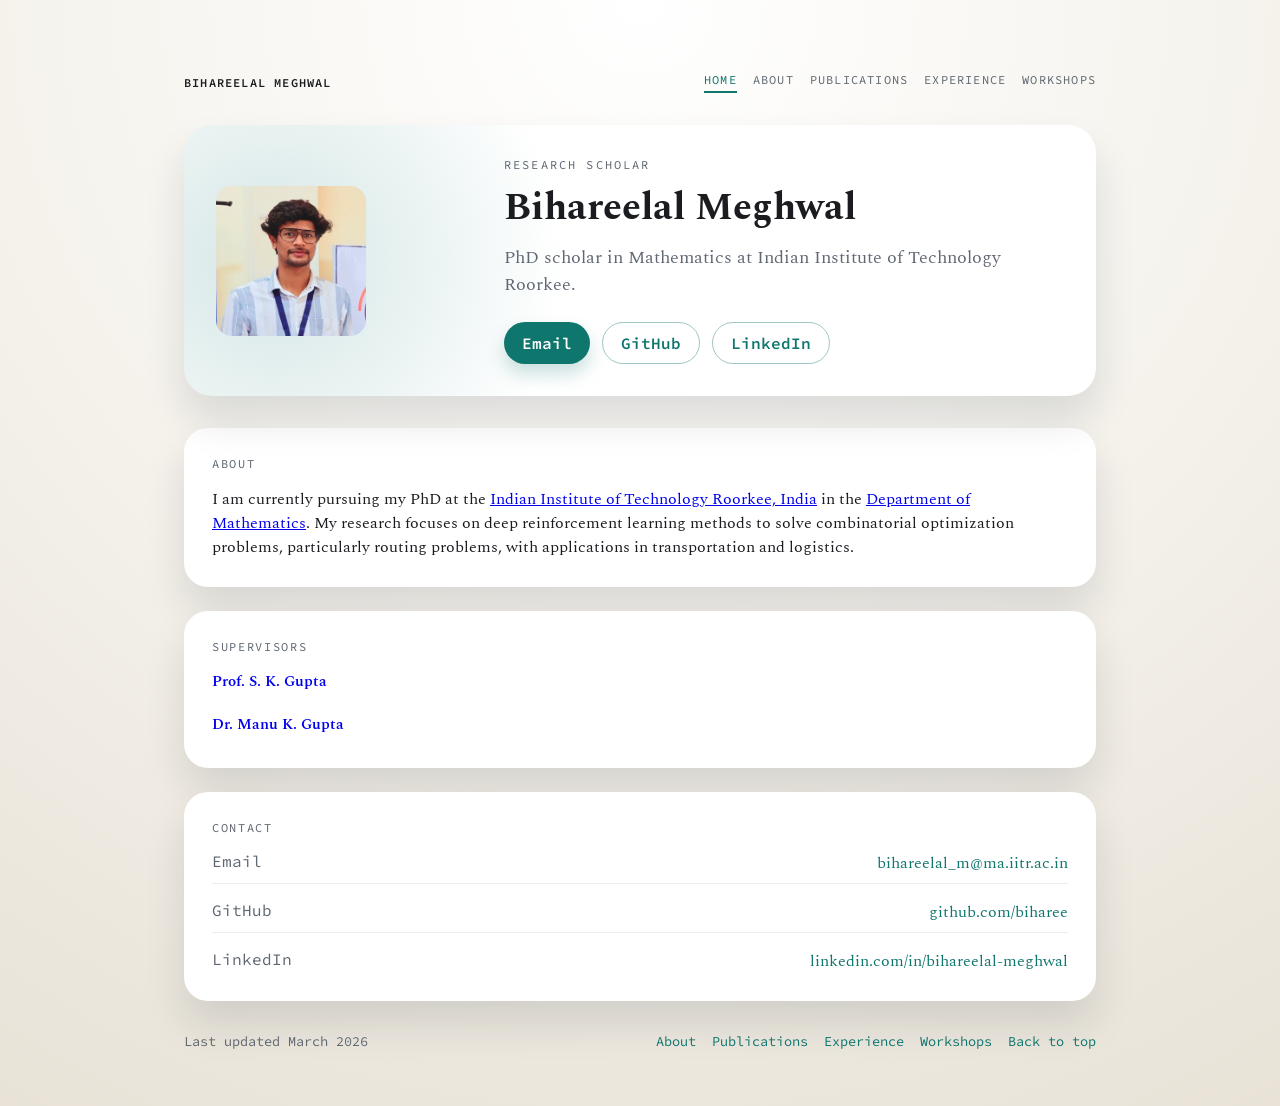
==== index.html @ 5ab7fe9d "Add" ====
<!doctype html>
<html lang="en">
  <head>
    <meta charset="utf-8" />
    <meta name="viewport" content="width=device-width, initial-scale=1" />
    <title>Bihareelal Meghwal</title>
    <meta name="description" content="PhD scholar focused on research and publication." />
    <link rel="preconnect" href="https://fonts.googleapis.com" />
    <link rel="preconnect" href="https://fonts.gstatic.com" crossorigin />
    <link href="https://fonts.googleapis.com/css2?family=Spectral:wght@300;400;600&family=Source+Code+Pro:wght@400;600&display=swap" rel="stylesheet" />
    <link rel="stylesheet" href="styles.css" />
  </head>
  <body>
    <div class="page">
      <nav class="site-nav" aria-label="Primary">
        <a class="brand" href="index.html">Bihareelal Meghwal</a>
        <div class="nav-links">
          <a class="nav-link active" href="index.html">Home</a>
          <a class="nav-link" href="about.html">About</a>
          <a class="nav-link" href="publications.html">Publications</a>
          <a class="nav-link" href="experience.html">Experience</a>
          <a class="nav-link" href="workshops.html">Workshops</a>
        </div>
      </nav>

      <header class="hero hero-split" id="top">
        <div class="hero-media">
          <img class="profile-photo" src="bl.jpg" alt="Bihareelal Meghwal" />
        </div>
        <div class="hero-content">
          <div class="eyebrow">Research Scholar</div>
          <h1>Bihareelal Meghwal</h1>
          <p class="lead">
            PhD scholar in Mathematics at Indian Institute of Technology Roorkee.
          </p>
          <div class="cta">
            <a class="btn" href="mailto:bihareelal_m@ma.iitr.ac.in">Email</a>
            <a class="btn ghost" href="https://github.com/biharee" target="_blank" rel="noopener">GitHub</a>
            <a class="btn ghost" href="https://www.linkedin.com/in/bihareelal-meghwal/" target="_blank" rel="noopener">LinkedIn</a>
          </div>
        </div>
      </header>

      <main>
        <section class="card" id="about">
          <div class="section-title">About</div>
          <p>
            I am currently pursuing my PhD at the
            <a href="https://iitr.ac.in" target="_blank" rel="noopener">Indian Institute of Technology Roorkee, India</a> in the
            <a href="https://ma.iitr.ac.in" target="_blank" rel="noopener">Department of Mathematics</a>. My research focuses on 
            deep reinforcement learning methods to solve combinatorial optimization problems, particularly routing problems, 
            with applications in transportation and logistics.
          </p>
        </section>

        <section class="card" id="supervisors">
          <div class="section-title">Supervisors</div>
          <ul class="list">
            <li>
              <span class="item-title">
                <a href="https://ma.iitr.ac.in/~MA/Shiv_Kumar_Gupta" target="_blank" rel="noopener">Prof. S. K. Gupta</a>
              </span>
            </li>
            <li>
              <span class="item-title">
                <a href="https://www.iitr.ac.in/~DM/Manu_Gupta" target="_blank" rel="noopener">Dr. Manu K. Gupta</a>
              </span>
            </li>
          </ul>
        </section>

        <section class="card" id="contact">
          <div class="section-title">Contact</div>
          <p class="contact-line">
            <span>Email</span>
            <a href="mailto:bihareelal_m@ma.iitr.ac.in">bihareelal_m@ma.iitr.ac.in</a>
          </p>
          <p class="contact-line">
            <span>GitHub</span>
            <a href="https://github.com/biharee" target="_blank" rel="noopener">github.com/biharee</a>
          </p>
          <p class="contact-line">
            <span>LinkedIn</span>
            <a href="https://www.linkedin.com/in/bihareelal-meghwal/" target="_blank" rel="noopener">linkedin.com/in/bihareelal-meghwal</a>
          </p>
        </section>
      </main>

      <footer class="footer">
        <span>Last updated March 2026</span>
        <div class="footer-links">
          <a href="about.html">About</a>
          <a href="publications.html">Publications</a>
          <a href="experience.html">Experience</a>
          <a href="workshops.html">Workshops</a>
          <a href="#top">Back to top</a>
        </div>
      </footer>
    </div>
  </body>
</html>
---- styles.css ----
:root {
  color-scheme: light;
  --ink: #1a1c1f;
  --muted: #5f6772;
  --accent: #0f766e;
  --accent-soft: rgba(15, 118, 110, 0.12);
  --paper: #f4f1ea;
  --card: #ffffff;
  --shadow: 0 24px 40px rgba(15, 23, 42, 0.12);
}

* {
  box-sizing: border-box;
  margin: 0;
  padding: 0;
}

body {
  font-family: "Spectral", "Times New Roman", serif;
  color: var(--ink);
  background: radial-gradient(circle at top, #ffffff 0%, var(--paper) 55%, #e8e2d7 100%);
  min-height: 100vh;
}

.page {
  max-width: 960px;
  margin: 0 auto;
  padding: 72px 24px 56px;
  display: grid;
  gap: 32px;
}

.site-nav {
  display: flex;
  justify-content: space-between;
  align-items: center;
  gap: 20px;
  font-family: "Source Code Pro", "Courier New", monospace;
  text-transform: uppercase;
  letter-spacing: 0.1em;
  font-size: 12px;
}

.brand {
  text-decoration: none;
  color: var(--ink);
  font-weight: 600;
}

.nav-links {
  display: flex;
  gap: 16px;
}

.nav-link {
  text-decoration: none;
  color: var(--muted);
  padding-bottom: 4px;
  border-bottom: 2px solid transparent;
  transition: color 160ms ease, border-color 160ms ease;
}

.nav-link:hover {
  color: var(--accent);
}

.nav-link.active {
  color: var(--accent);
  border-color: var(--accent);
}

.hero {
  display: grid;
  gap: 16px;
  padding: 32px;
  border-radius: 28px;
  background: var(--card);
  box-shadow: var(--shadow);
  position: relative;
  overflow: hidden;
}

.hero-split {
  grid-template-columns: minmax(0, 1fr) auto;
  align-items: center;
  gap: 28px;
}

.hero-content {
  display: grid;
  gap: 16px;
}

.hero-media {
  display: flex;
  justify-content: flex-start;
}

.hero::after {
  content: "";
  position: absolute;
  inset: -20% 50% auto -30%;
  height: 140%;
  background: radial-gradient(circle, rgba(15, 118, 110, 0.18) 0%, transparent 70%);
  z-index: 0;
}

.hero > * {
  position: relative;
  z-index: 1;
}

.profile-photo {
  width: 150px;
  height: 150px;
  border-radius: 16px;
  object-fit: cover;
  padding: 0;
  background: var(--card);
  box-shadow: none;
  border: none;
}

.eyebrow {
  text-transform: uppercase;
  letter-spacing: 0.18em;
  font-family: "Source Code Pro", "Courier New", monospace;
  font-size: 12px;
  color: var(--muted);
}

h1 {
  font-size: clamp(1.8rem, 3vw, 2.5rem);
  line-height: 1.05;
}

.subpage h1 {
  font-size: clamp(1.35rem, 2.2vw, 1.9rem);
}

.subpage .lead {
  font-size: 1rem;
}

.lead {
  font-size: 1.1rem;
  max-width: 560px;
  color: var(--muted);
}

.cta {
  display: flex;
  flex-wrap: wrap;
  gap: 12px;
  margin-top: 8px;
}

.btn {
  display: inline-flex;
  align-items: center;
  justify-content: center;
  gap: 8px;
  padding: 10px 18px;
  border-radius: 999px;
  background: var(--accent);
  color: white;
  text-decoration: none;
  font-weight: 600;
  font-family: "Source Code Pro", "Courier New", monospace;
  transition: transform 160ms ease, box-shadow 160ms ease;
  box-shadow: 0 10px 18px rgba(15, 118, 110, 0.22);
}

.btn:hover {
  transform: translateY(-1px);
}

.btn.ghost {
  background: transparent;
  color: var(--accent);
  border: 1px solid rgba(15, 118, 110, 0.4);
  box-shadow: none;
}

main {
  display: grid;
  gap: 24px;
}

.card {
  background: var(--card);
  border-radius: 24px;
  padding: 28px;
  box-shadow: var(--shadow);
  display: grid;
  gap: 16px;
}

.section-title {
  font-family: "Source Code Pro", "Courier New", monospace;
  text-transform: uppercase;
  letter-spacing: 0.14em;
  font-size: 12px;
  color: var(--muted);
}

.list {
  list-style: none;
  display: grid;
  gap: 16px;
}

.item-title {
  display: block;
  font-weight: 600;
  font-size: 0.95rem;
  margin-bottom: 4px;
}

.paper-link {
  color: inherit;
  text-decoration: none;
}

.paper-link:hover {
  color: var(--accent);
}

.paper-link:visited {
  color: inherit;
}

.item-title a {
  text-decoration: none;
}

.item-meta {
  display: block;
  color: var(--muted);
  font-size: 0.9rem;
}


.item-note {
  display: block;
  font-size: 0.9rem;
  color: var(--muted);
}

.contact-line {
  display: flex;
  justify-content: space-between;
  gap: 16px;
  border-bottom: 1px solid rgba(26, 28, 31, 0.08);
  padding-bottom: 8px;
}

.contact-line:last-child {
  border-bottom: none;
  padding-bottom: 0;
}

.contact-line span {
  font-family: "Source Code Pro", "Courier New", monospace;
  color: var(--muted);
}

.contact-line a {
  color: var(--accent);
  text-decoration: none;
}

.footer {
  display: flex;
  justify-content: space-between;
  align-items: center;
  color: var(--muted);
  font-family: "Source Code Pro", "Courier New", monospace;
  font-size: 0.85rem;
}

.footer-links {
  display: flex;
  gap: 16px;
}

.footer a {
  color: var(--accent);
  text-decoration: none;
}

@media (max-width: 720px) {
  .page {
    padding: 48px 18px 40px;
  }

  .site-nav {
    flex-direction: column;
    align-items: flex-start;
  }

  .hero {
    padding: 24px;
  }

  .hero-split {
    grid-template-columns: 1fr;
  }

  .hero-media {
    justify-content: flex-start;
  }

  .profile-photo {
    width: 120px;
    height: 120px;
  }

  .card {
    padding: 22px;
  }

  .contact-line {
    flex-direction: column;
    align-items: flex-start;
  }

  .footer {
    flex-direction: column;
    gap: 8px;
  }
}
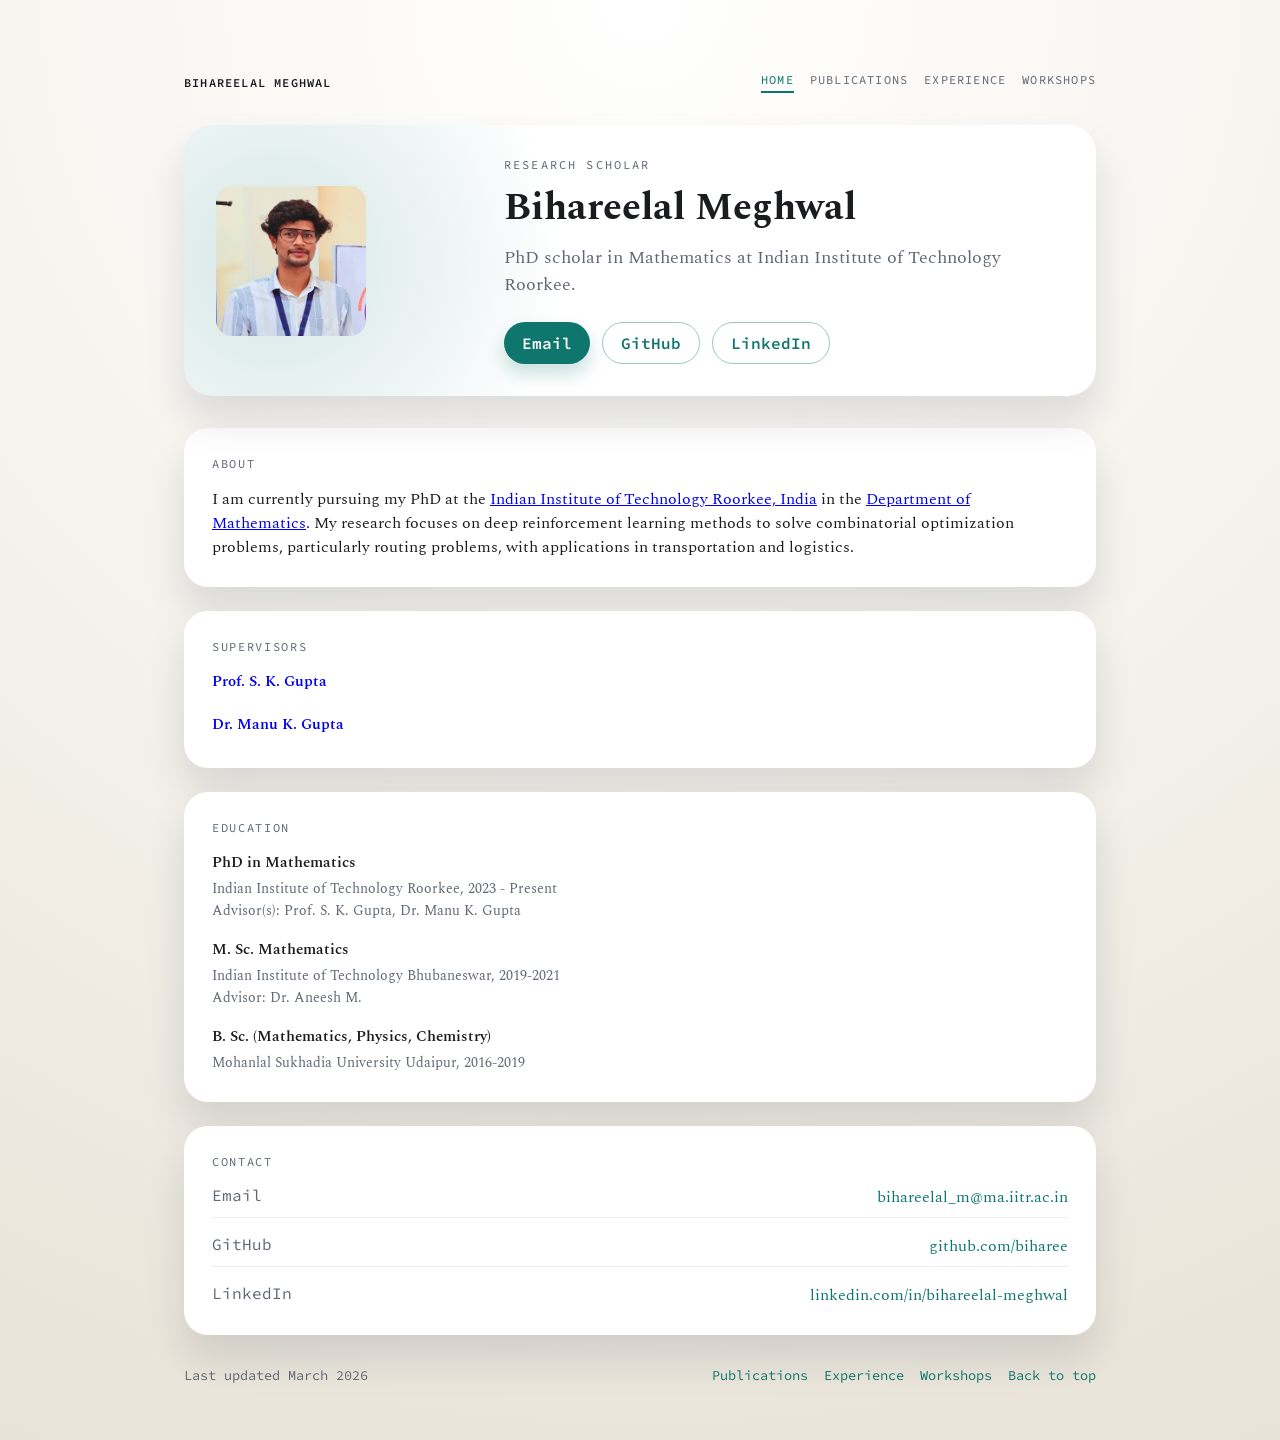
==== commit c30e42db: "Add" ====
--- a/index.html
+++ b/index.html
@@ -16,7 +16,6 @@
         <a class="brand" href="index.html">Bihareelal Meghwal</a>
         <div class="nav-links">
           <a class="nav-link active" href="index.html">Home</a>
-          <a class="nav-link" href="about.html">About</a>
           <a class="nav-link" href="publications.html">Publications</a>
           <a class="nav-link" href="experience.html">Experience</a>
           <a class="nav-link" href="workshops.html">Workshops</a>
@@ -69,6 +68,33 @@
           </ul>
         </section>
 
+        <section class="card" id="education">
+          <div class="section-title">Education</div>
+          <ul class="list">
+            <li>
+              <span class="item-title">PhD in Mathematics</span>
+              <span class="item-meta">Indian Institute of Technology Roorkee, 2023 - Present</span>
+              <span class="item-note">
+                Advisor(s):
+                <a class="paper-link" href="https://ma.iitr.ac.in/~MA/Shiv_Kumar_Gupta" target="_blank" rel="noopener">Prof. S. K. Gupta</a>,
+                <a class="paper-link" href="https://www.iitr.ac.in/~DM/Manu_Gupta" target="_blank" rel="noopener">Dr. Manu K. Gupta</a>
+              </span>
+            </li>
+            <li>
+              <span class="item-title">M. Sc. Mathematics</span>
+              <span class="item-meta">Indian Institute of Technology Bhubaneswar, 2019-2021</span>
+              <span class="item-note">
+                Advisor:
+                <a class="paper-link" href="https://www.iitbbs.ac.in/index.php/dr-aneesh-m/" target="_blank" rel="noopener">Dr. Aneesh M.</a>
+              </span>
+            </li>
+            <li>
+              <span class="item-title">B. Sc. (Mathematics, Physics, Chemistry)</span>
+              <span class="item-meta">Mohanlal Sukhadia University Udaipur, 2016-2019</span>
+            </li>
+          </ul>
+        </section>
+
         <section class="card" id="contact">
           <div class="section-title">Contact</div>
           <p class="contact-line">
@@ -89,7 +115,6 @@
       <footer class="footer">
         <span>Last updated March 2026</span>
         <div class="footer-links">
-          <a href="about.html">About</a>
           <a href="publications.html">Publications</a>
           <a href="experience.html">Experience</a>
           <a href="workshops.html">Workshops</a>
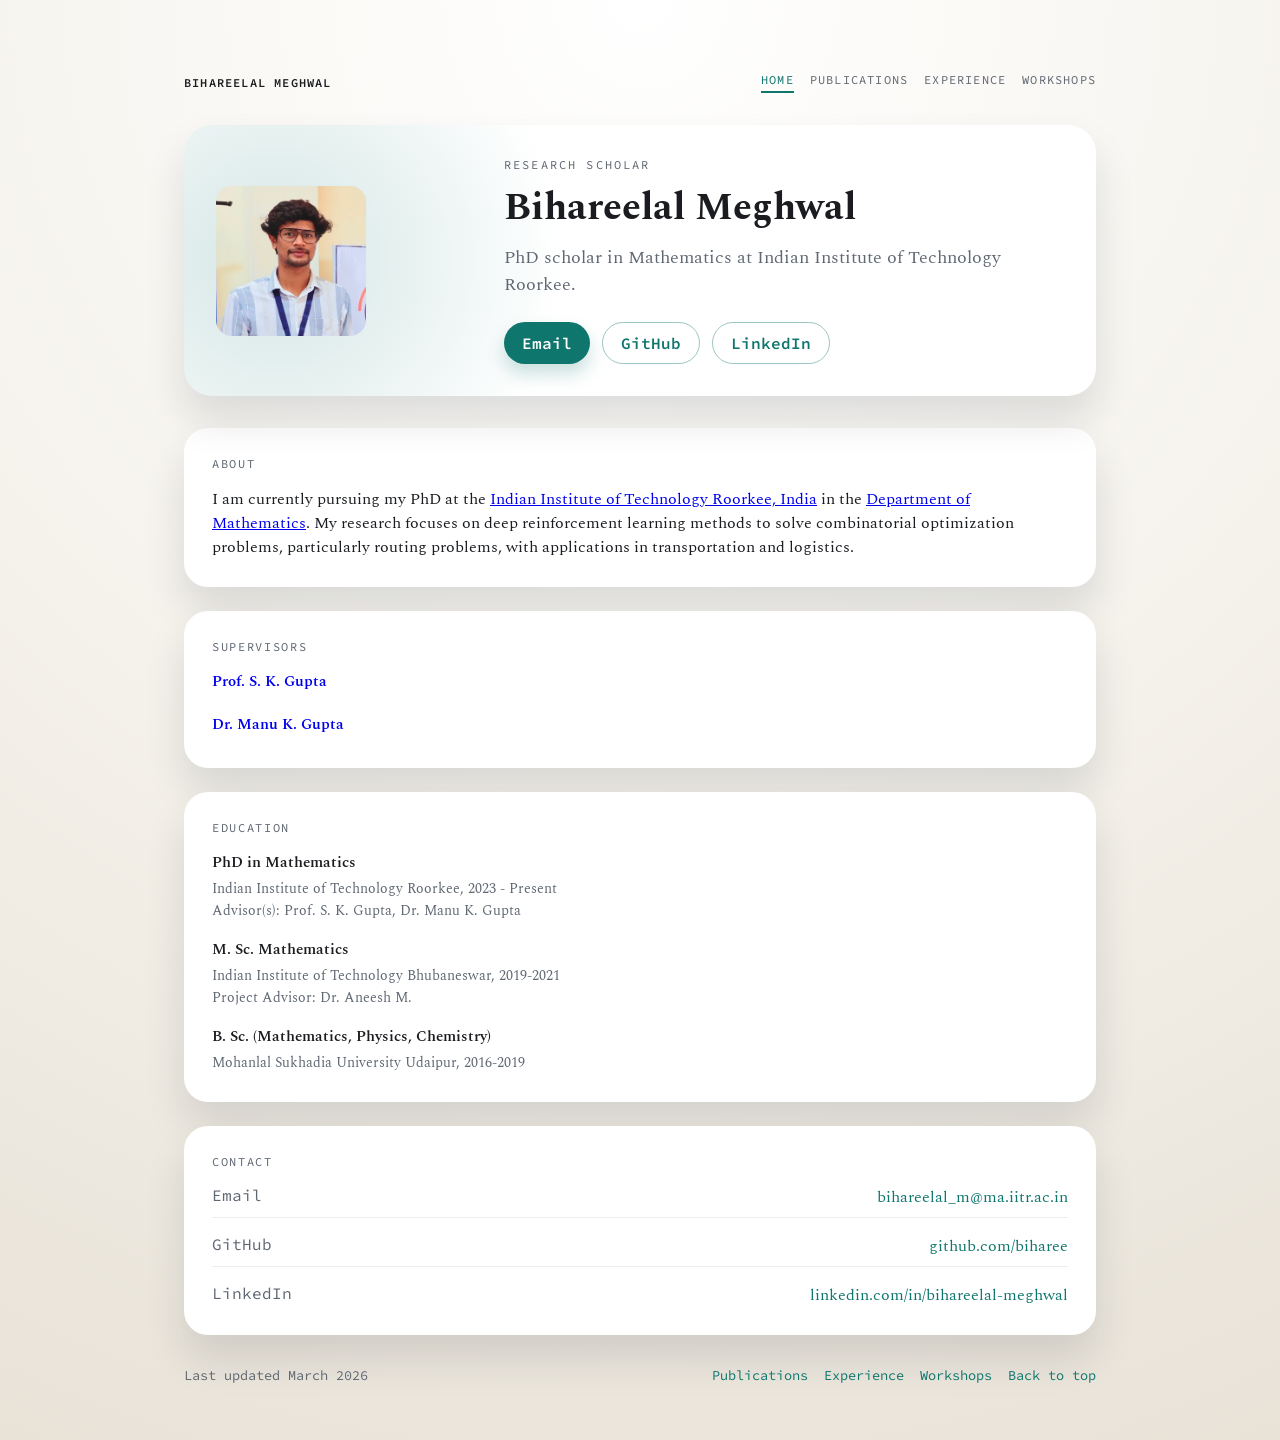
==== commit a90c23e6: "Add" ====
--- a/index.html
+++ b/index.html
@@ -4,7 +4,36 @@
     <meta charset="utf-8" />
     <meta name="viewport" content="width=device-width, initial-scale=1" />
     <title>Bihareelal Meghwal</title>
-    <meta name="description" content="PhD scholar focused on research and publication." />
+    <meta name="description" content="Bihareelal Meghwal is a PhD scholar in Mathematics at IIT Roorkee (IITR), working on deep reinforcement learning for combinatorial optimization." />
+    <meta name="keywords" content="Biharee, Bihareelal, Bihareelal Meghwal, IITR, IIT Roorkee, Indian Institute of Technology Roorkee, Mathematics, PhD scholar, reinforcement learning, combinatorial optimization" />
+    <link rel="canonical" href="https://biharee.github.io/" />
+    <meta property="og:type" content="website" />
+    <meta property="og:title" content="Bihareelal Meghwal | IIT Roorkee" />
+    <meta property="og:description" content="PhD scholar in Mathematics at IIT Roorkee (IITR) working on deep reinforcement learning for combinatorial optimization." />
+    <meta property="og:url" content="https://biharee.github.io/" />
+    <meta property="og:image" content="https://biharee.github.io/bl.jpg" />
+    <meta name="twitter:card" content="summary" />
+    <meta name="twitter:title" content="Bihareelal Meghwal | IIT Roorkee" />
+    <meta name="twitter:description" content="PhD scholar in Mathematics at IIT Roorkee (IITR) working on deep reinforcement learning for combinatorial optimization." />
+    <meta name="twitter:image" content="https://biharee.github.io/bl.jpg" />
+    <script type="application/ld+json">
+      {
+        "@context": "https://schema.org",
+        "@type": "Person",
+        "name": "Bihareelal Meghwal",
+        "affiliation": {
+          "@type": "CollegeOrUniversity",
+          "name": "Indian Institute of Technology Roorkee"
+        },
+        "jobTitle": "PhD Scholar",
+        "url": "https://biharee.github.io/",
+        "image": "https://biharee.github.io/bl.jpg",
+        "sameAs": [
+          "https://github.com/biharee",
+          "https://www.linkedin.com/in/bihareelal-meghwal/"
+        ]
+      }
+    </script>
     <link rel="preconnect" href="https://fonts.googleapis.com" />
     <link rel="preconnect" href="https://fonts.gstatic.com" crossorigin />
     <link href="https://fonts.googleapis.com/css2?family=Spectral:wght@300;400;600&family=Source+Code+Pro:wght@400;600&display=swap" rel="stylesheet" />
@@ -84,7 +113,7 @@
               <span class="item-title">M. Sc. Mathematics</span>
               <span class="item-meta">Indian Institute of Technology Bhubaneswar, 2019-2021</span>
               <span class="item-note">
-                Advisor:
+                Project Advisor:
                 <a class="paper-link" href="https://www.iitbbs.ac.in/index.php/dr-aneesh-m/" target="_blank" rel="noopener">Dr. Aneesh M.</a>
               </span>
             </li>
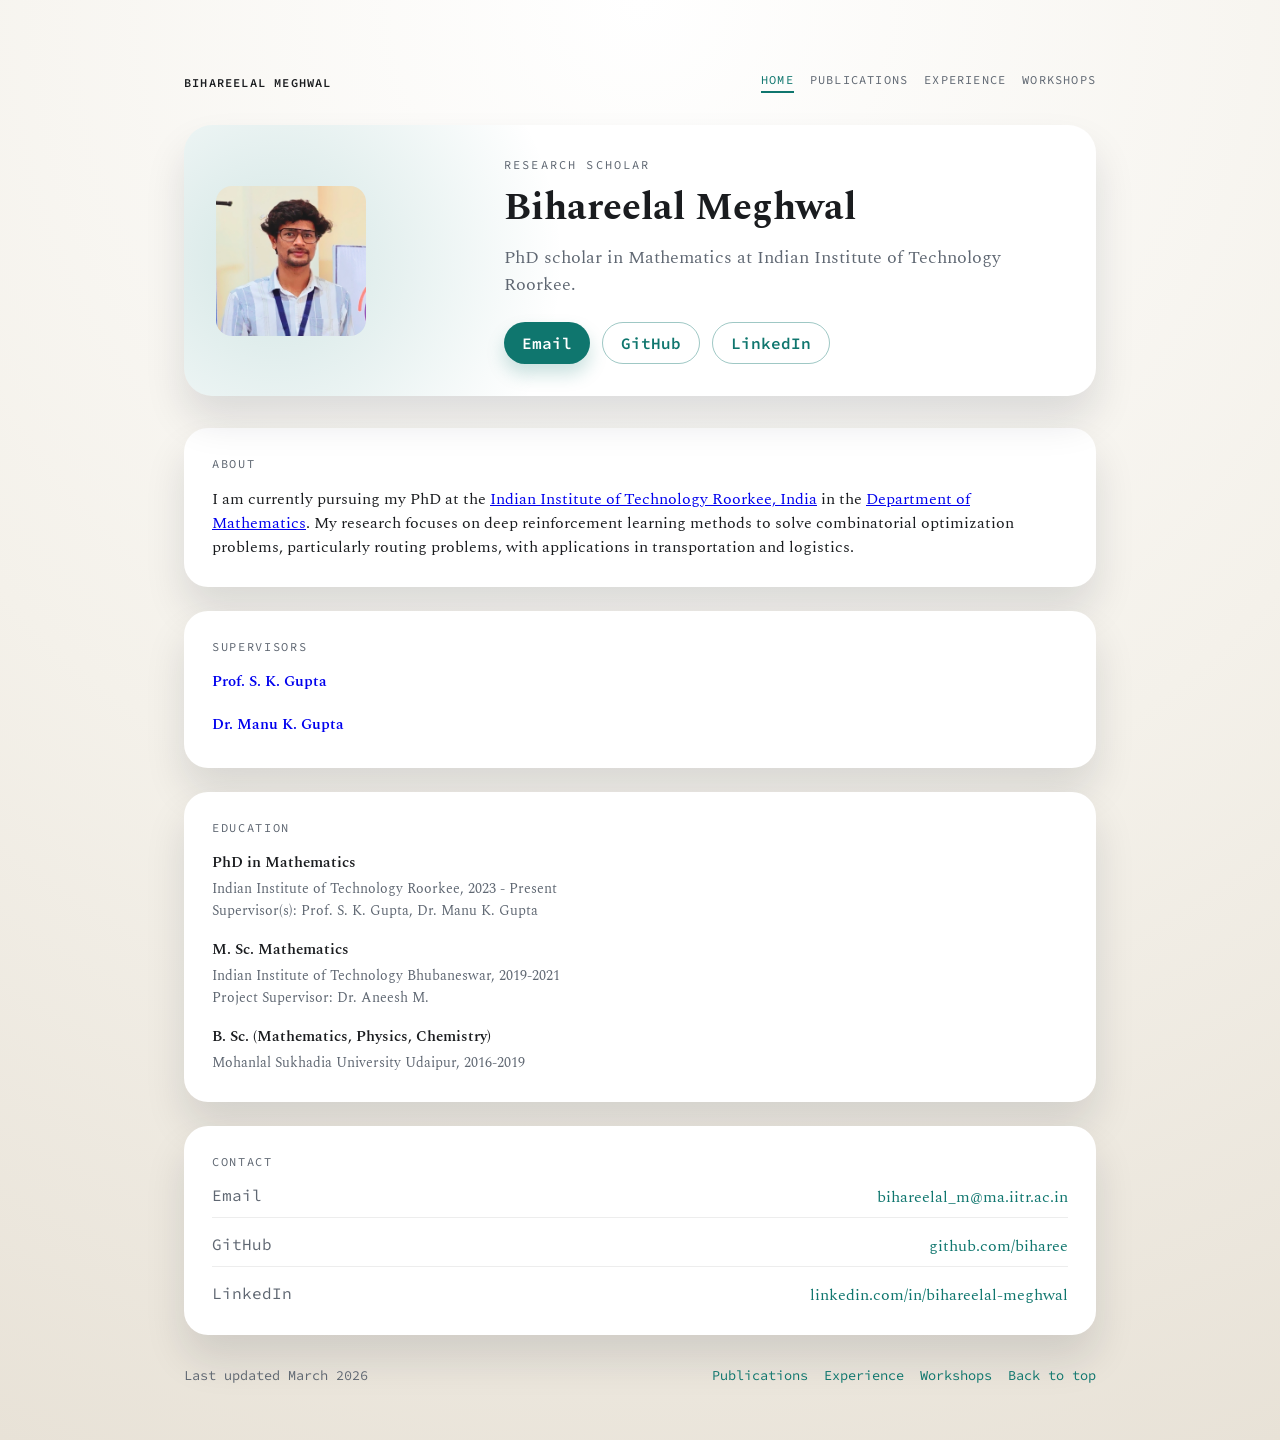
==== commit 299460a6: "Add" ====
--- a/index.html
+++ b/index.html
@@ -104,7 +104,7 @@
               <span class="item-title">PhD in Mathematics</span>
               <span class="item-meta">Indian Institute of Technology Roorkee, 2023 - Present</span>
               <span class="item-note">
-                Advisor(s):
+                Supervisor(s):
                 <a class="paper-link" href="https://ma.iitr.ac.in/~MA/Shiv_Kumar_Gupta" target="_blank" rel="noopener">Prof. S. K. Gupta</a>,
                 <a class="paper-link" href="https://www.iitr.ac.in/~DM/Manu_Gupta" target="_blank" rel="noopener">Dr. Manu K. Gupta</a>
               </span>
@@ -113,7 +113,7 @@
               <span class="item-title">M. Sc. Mathematics</span>
               <span class="item-meta">Indian Institute of Technology Bhubaneswar, 2019-2021</span>
               <span class="item-note">
-                Project Advisor:
+                Project Supervisor:
                 <a class="paper-link" href="https://www.iitbbs.ac.in/index.php/dr-aneesh-m/" target="_blank" rel="noopener">Dr. Aneesh M.</a>
               </span>
             </li>
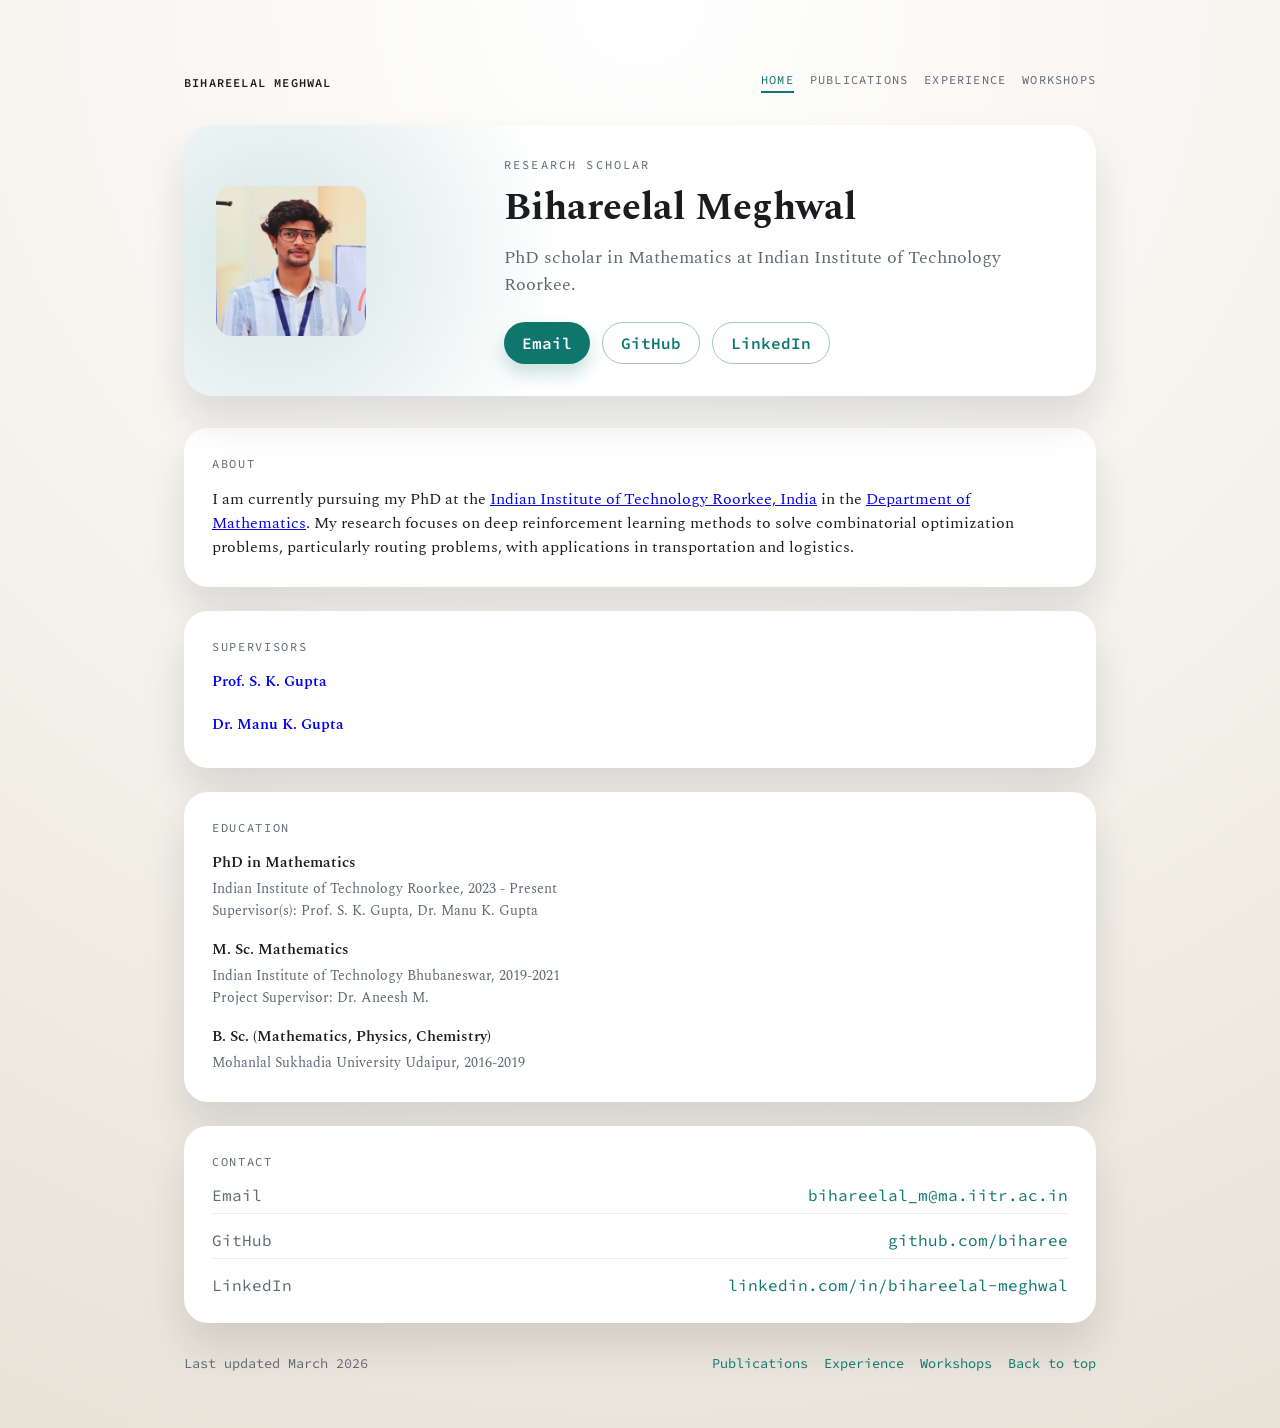
==== commit 20202e91: "Add" ====
--- a/index.html
+++ b/index.html
@@ -128,15 +128,22 @@
           <div class="section-title">Contact</div>
           <p class="contact-line">
             <span>Email</span>
-            <a href="mailto:bihareelal_m@ma.iitr.ac.in">bihareelal_m@ma.iitr.ac.in</a>
+            <span class="contact-value">
+              <a href="mailto:bihareelal_m@ma.iitr.ac.in">bihareelal_m@ma.iitr.ac.in</a>
+            </span>
           </p>
+          
           <p class="contact-line">
             <span>GitHub</span>
-            <a href="https://github.com/biharee" target="_blank" rel="noopener">github.com/biharee</a>
+            <span class="contact-value">
+              <a href="https://github.com/biharee" target="_blank" rel="noopener">github.com/biharee</a>
+            </span>
           </p>
           <p class="contact-line">
             <span>LinkedIn</span>
-            <a href="https://www.linkedin.com/in/bihareelal-meghwal/" target="_blank" rel="noopener">linkedin.com/in/bihareelal-meghwal</a>
+            <span class="contact-value">
+              <a href="https://www.linkedin.com/in/bihareelal-meghwal/" target="_blank" rel="noopener">linkedin.com/in/bihareelal-meghwal</a>
+            </span>
           </p>
         </section>
       </main>
--- a/styles.css
+++ b/styles.css
@@ -248,11 +248,26 @@
 }
 
 .contact-line {
-  display: flex;
-  justify-content: space-between;
+  display: grid;
+  grid-template-columns: 140px 1fr;
   gap: 16px;
   border-bottom: 1px solid rgba(26, 28, 31, 0.08);
   padding-bottom: 8px;
+  align-items: flex-start;
+}
+
+.contact-line > * {
+  min-width: 0;
+}
+
+.contact-value {
+  text-align: right;
+}
+
+.contact-value a {
+  display: inline-block;
+  width: 100%;
+  text-align: right;
 }
 
 .contact-line:last-child {
@@ -265,9 +280,14 @@
   color: var(--muted);
 }
 
+
 .contact-line a {
   color: var(--accent);
   text-decoration: none;
+}
+
+.address-line span:last-child {
+  text-align: left;
 }
 
 .footer {
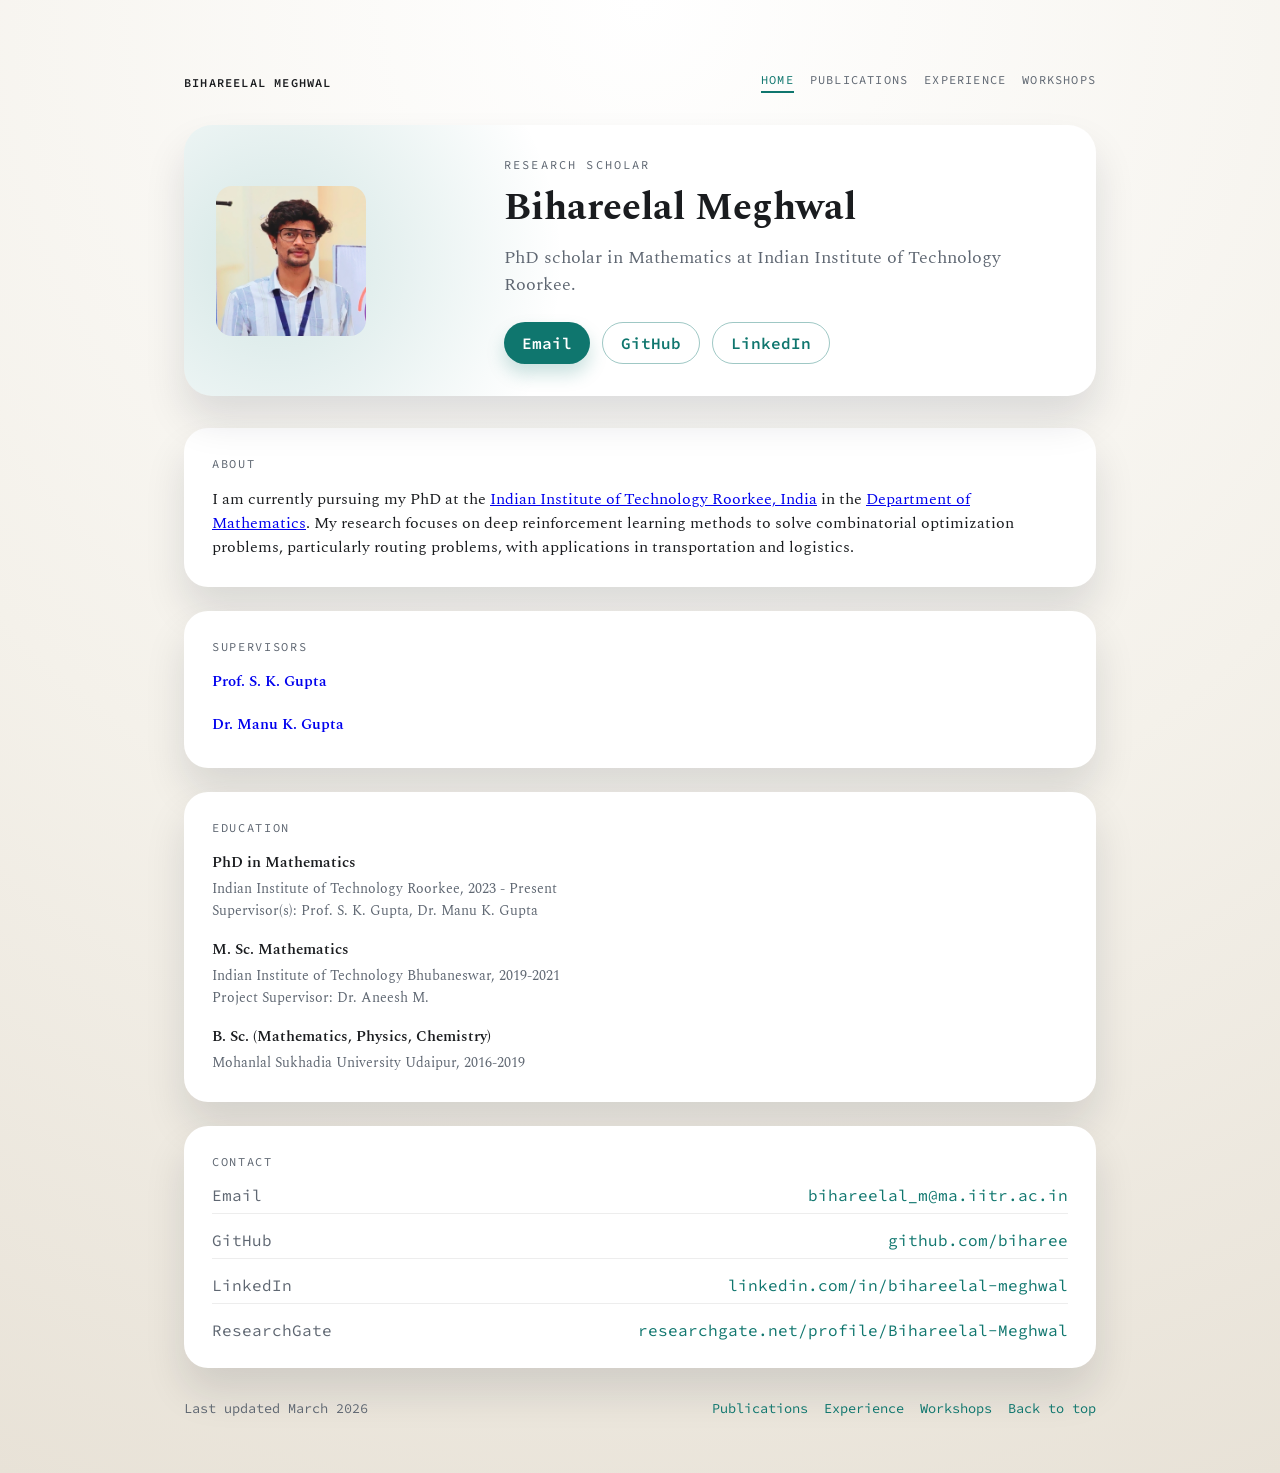
==== commit 64cc1b84: "Add" ====
--- a/index.html
+++ b/index.html
@@ -145,6 +145,12 @@
               <a href="https://www.linkedin.com/in/bihareelal-meghwal/" target="_blank" rel="noopener">linkedin.com/in/bihareelal-meghwal</a>
             </span>
           </p>
+          <p class="contact-line">
+            <span>ResearchGate</span>
+            <span class="contact-value">
+              <a href="https://www.researchgate.net/profile/Bihareelal-Meghwal" target="_blank" rel="noopener">researchgate.net/profile/Bihareelal-Meghwal</a>
+            </span>
+          </p>
         </section>
       </main>
 
--- a/styles.css
+++ b/styles.css
@@ -268,6 +268,8 @@
   display: inline-block;
   width: 100%;
   text-align: right;
+  word-break: break-word;
+  overflow-wrap: anywhere;
 }
 
 .contact-line:last-child {
@@ -341,8 +343,14 @@
   }
 
   .contact-line {
-    flex-direction: column;
+    grid-template-columns: 1fr;
+    gap: 6px;
     align-items: flex-start;
+  }
+
+  .contact-value,
+  .contact-value a {
+    text-align: left;
   }
 
   .footer {
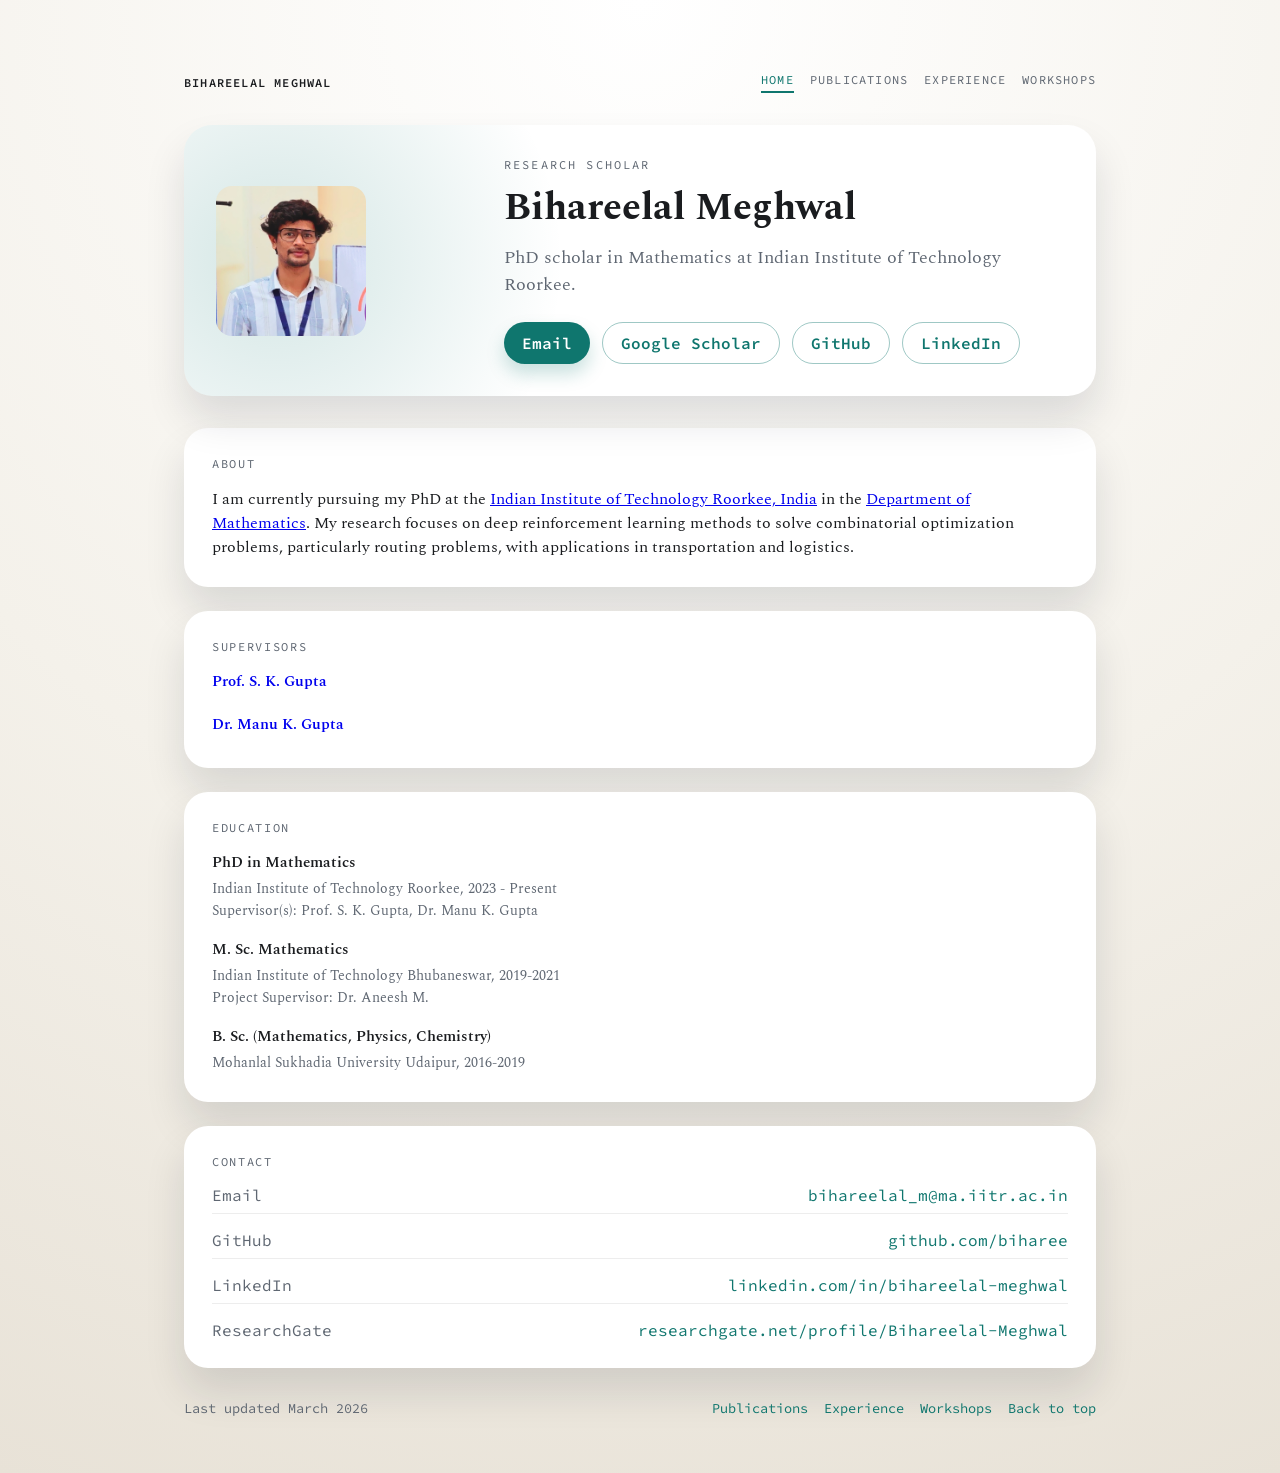
==== commit 5238e336: "added GS" ====
--- a/index.html
+++ b/index.html
@@ -63,6 +63,7 @@
           </p>
           <div class="cta">
             <a class="btn" href="mailto:bihareelal_m@ma.iitr.ac.in">Email</a>
+            <a class="btn ghost" href="https://scholar.google.com/citations?user=0ONFQcoAAAAJ&hl=en" target="_blank" rel="noopener">Google Scholar</a>
             <a class="btn ghost" href="https://github.com/biharee" target="_blank" rel="noopener">GitHub</a>
             <a class="btn ghost" href="https://www.linkedin.com/in/bihareelal-meghwal/" target="_blank" rel="noopener">LinkedIn</a>
           </div>
--- a/styles.css
+++ b/styles.css
@@ -1,3 +1,56 @@
+.pub-abstract .abstract-text {
+  color: #23272b;
+  letter-spacing: 0.01em;
+  font-family: 'Spectral', 'Times New Roman', serif;
+  font-size: 1.05em;
+  line-height: 1.7;
+  display: block;
+}
+/* Publication toggles styling */
+.pub-toggles {
+  margin-top: 8px;
+  display: flex;
+  justify-content: flex-start;
+  align-items: center;
+  gap: 12px;
+}
+
+
+.toggle-btn {
+  padding: 4px 12px;
+  border: none;
+  border-radius: 10px;
+  background: var(--accent-soft);
+  color: var(--accent);
+  font-family: "Source Code Pro", monospace;
+  font-size: 0.75em;
+  cursor: pointer;
+  transition: background 0.2s, color 0.2s, box-shadow 0.2s;
+  box-shadow: 0 1px 3px rgba(15, 23, 42, 0.06);
+  text-decoration: none;
+  outline: none;
+  display: inline-block;
+  min-width: 40px;
+  min-height: 22px;
+  line-height: 1.1;
+}
+
+.toggle-btn:hover, .toggle-btn:focus {
+  background: var(--accent);
+  color: #fff;
+}
+
+ .pub-abstract {
+  margin-top: 10px;
+  padding: 12px 16px;
+  background: #f8f9fa;
+  border-left: 4px solid var(--accent);
+  border-radius: 6px;
+  color: var(--muted);
+  font-size: 0.9rem;
+  text-align: justify;
+  box-shadow: 0 1px 4px rgba(15, 23, 42, 0.04);
+}
 :root {
   color-scheme: light;
   --ink: #1a1c1f;
@@ -247,6 +300,56 @@
   color: var(--muted);
 }
 
+.pub-main {
+  display: grid;
+  gap: 6px;
+}
+
+.pub-links {
+  display: flex;
+  gap: 12px;
+  align-items: center;
+  margin-top: 12px;
+}
+
+.icon {
+  display: inline-flex;
+  align-items: center;
+  justify-content: center;
+  color: var(--accent);
+  text-decoration: none;
+  transition: color 160ms ease, transform 120ms ease;
+}
+
+.icon:hover { color: #0b5f56; transform: translateY(-2px); }
+
+.icon svg { display: block; }
+
+.pub-row {
+  display: flex;
+  gap: 12px;
+  align-items: center;
+  margin-top: 12px;
+  flex-wrap: wrap;
+}
+
+
+
+.abstract-body {
+  display: inline-block;
+  color: var(--muted);
+  line-height: 1.4;
+  max-width: 70%;
+}
+
+.link {
+  color: var(--accent);
+  text-decoration: none;
+  font-weight: 600;
+}
+
+.link:hover { text-decoration: underline; }
+
 .contact-line {
   display: grid;
   grid-template-columns: 140px 1fr;
@@ -288,6 +391,20 @@
   text-decoration: none;
 }
 
+/* Publication-specific override so links sit inline and don't fill the whole width */
+.pub-contact .contact-value {
+  text-align: right;
+  display: flex;
+  align-items: center;
+  gap: 12px;
+  justify-content: flex-end;
+}
+
+.pub-contact .contact-value a {
+  display: inline-block;
+  width: auto;
+}
+
 .address-line span:last-child {
   text-align: left;
 }
